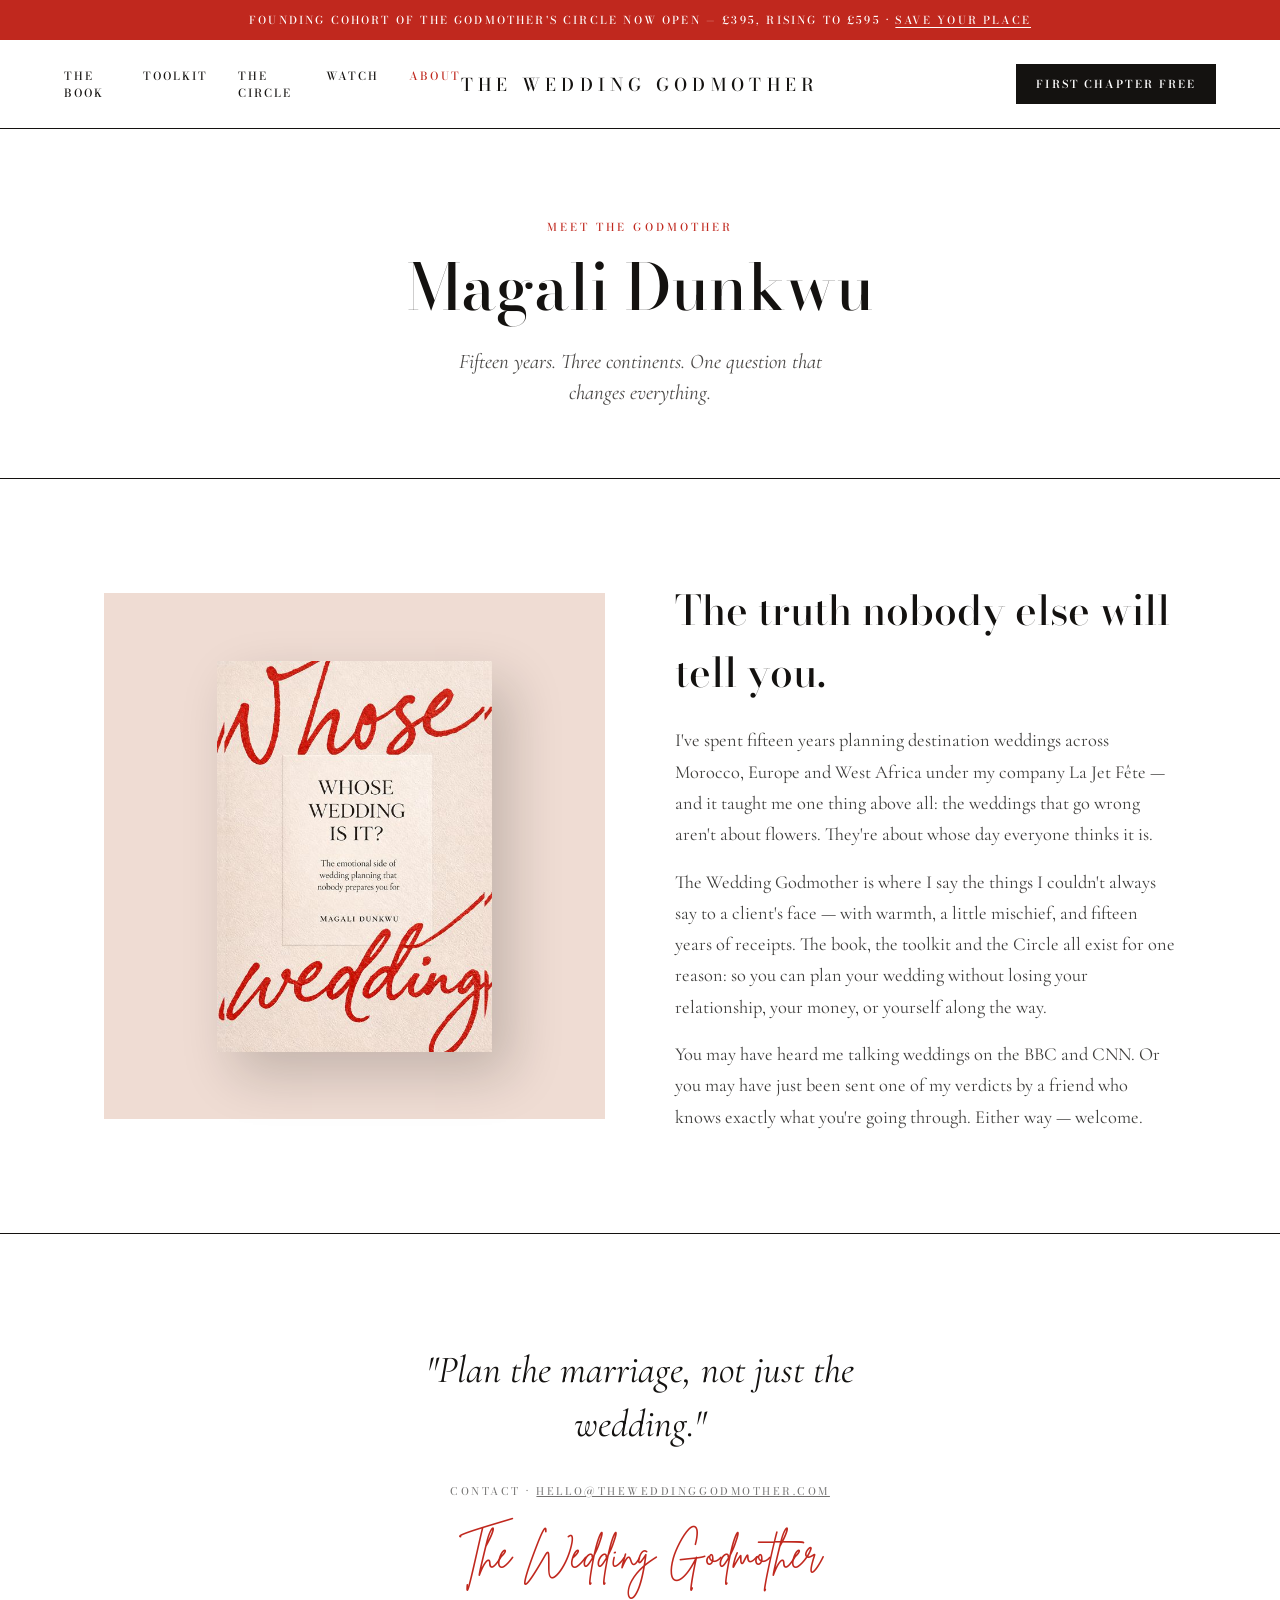
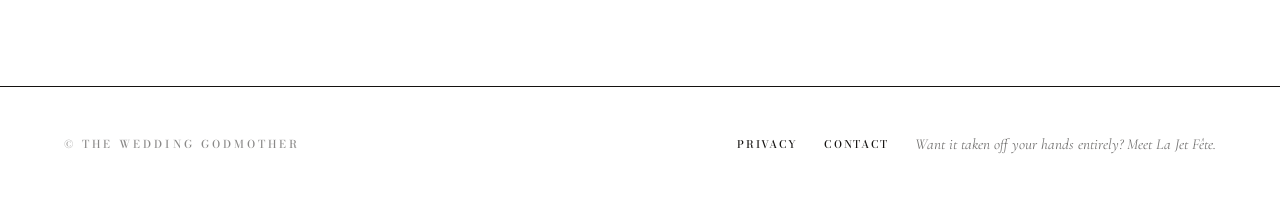
==== about/index.html @ 994d1e37 "Pre-podcast fixes: restore About page, privacy page, release date, Circle bookings copy, share previ" ====
<!DOCTYPE html>
<html lang="en">
<head>
<meta charset="UTF-8">
<meta name="viewport" content="width=device-width, initial-scale=1.0">
<title>Meet the Godmother — Magali Dunkwu | The Wedding Godmother</title>
<meta name="description" content="Fifteen years planning destination weddings across Morocco, Europe and West Africa. BBC and CNN wedding expert. Founder of La Jet Fête.">
<meta property="og:type" content="website">
<meta property="og:title" content="Meet the Godmother — Magali Dunkwu | The Wedding Godmother">
<meta property="og:description" content="Fifteen years planning destination weddings across Morocco, Europe and West Africa. BBC and CNN wedding expert. Founder of La Jet Fête.">
<meta property="og:url" content="https://weddinggodmother.co.uk/about/">
<meta property="og:image" content="https://weddinggodmother.co.uk/assets/cover-lg.jpg">
<meta name="twitter:card" content="summary_large_image">
<link rel="preconnect" href="https://fonts.googleapis.com"><link rel="preconnect" href="https://fonts.gstatic.com" crossorigin><link href="https://fonts.googleapis.com/css2?family=Bodoni+Moda:ital,opsz,wght@0,6..96,400;0,6..96,500;0,6..96,600;1,6..96,400&family=Cormorant+Garamond:ital,wght@0,300;0,400;0,500;1,400;1,500&display=swap" rel="stylesheet">
<link rel="stylesheet" href="/styles.css">
</head>
<body>
<div class="announce" data-content-block="announcement">
  <span data-content="announcement_text">Founding cohort of The Godmother's Circle now open — £395, rising to £595</span> ·
  <a href="/circle/" data-content="announcement_link_text">Save your place</a>
</div>
<nav>
  <button class="hamburger" aria-label="Menu" onclick="document.getElementById('mm').classList.toggle('open')"><span></span><span></span><span></span></button>
  <div class="nav-menu"><a href="/book/">The Book</a><a href="/toolkit/">Toolkit</a><a href="/circle/">The Circle</a><a href="/watch/">Watch</a><a href="/about/" class="active">About</a></div>
  <a class="nav-mark" href="/">The Wedding Godmother</a>
  <a class="nav-cta" href="/#capture">First chapter free</a>
</nav>
<div class="mobile-menu" id="mm"><a href="/book/">The Book</a><a href="/toolkit/">Toolkit</a><a href="/circle/">The Circle</a><a href="/watch/">Watch</a><a href="/about/" class="active">About</a></div>

<div class="page-head">
  <span class="label">Meet the Godmother</span>
  <h1>Magali Dunkwu</h1>
  <span class="sub">Fifteen years. Three continents. One question that changes everything.</span>
</div>

<div class="content-split">
  <div class="content-visual"><img src="/assets/cover-sm.jpg" alt="Whose Wedding Is It? book cover" loading="lazy"></div>
  <div>
    <h2>The truth nobody else will tell you.</h2>
    <p>I've spent fifteen years planning destination weddings across Morocco, Europe and West Africa under my company La Jet Fête — and it taught me one thing above all: the weddings that go wrong aren't about flowers. They're about whose day everyone thinks it is.</p>
    <p>The Wedding Godmother is where I say the things I couldn't always say to a client's face — with warmth, a little mischief, and fifteen years of receipts. The book, the toolkit and the Circle all exist for one reason: so you can plan your wedding without losing your relationship, your money, or yourself along the way.</p>
    <p>You may have heard me talking weddings on the BBC and CNN. Or you may have just been sent one of my verdicts by a friend who knows exactly what you're going through. Either way — welcome.</p>
  </div>
</div>

<section class="quote" style="border-top:1px solid var(--ink);">
  <blockquote>"Plan the marriage, not just the wedding."</blockquote>
  <span class="attr">Contact · <a href="mailto:hello@theweddinggodmother.com" data-content-email style="color:inherit;text-decoration:underline;">hello@theweddinggodmother.com</a></span>
  <span class="sig">The Wedding Godmother</span>
</section>
<footer>
  <span class="label">© The Wedding Godmother</span>
  <div class="footer-links">
    <a href="/privacy/">Privacy</a>
    <a href="/about/">Contact</a>
    <span class="footer-ljf">Want it taken off your hands entirely? Meet La Jet Fête.</span>
  </div>
</footer>
<script src="/js/site-content.js" defer></script>
</body>
</html>
---- styles.css ----
:root {
  --white: #FFFFFF;
  --paper: #F7F1EA;
  --blush: #EFDCD3;
  --ink: #141210;
  --red: #C0281E;
  --line: rgba(20, 18, 16, 0.12);
}

@font-face {
  font-family: 'Brittany Signature';
  src: url('/assets/BrittanySignature.woff2') format('woff2'),
       url('/assets/BrittanySignature.ttf') format('truetype');
  font-weight: 400;
  font-style: normal;
  font-display: swap;
}

* { margin: 0; padding: 0; box-sizing: border-box; }
html { scroll-behavior: smooth; }

body {
  background: var(--white);
  color: var(--ink);
  font-family: 'Cormorant Garamond', serif;
  font-size: 1.05rem;
  -webkit-font-smoothing: antialiased;
}

.label {
  font-family: 'Bodoni Moda', serif;
  text-transform: uppercase;
  letter-spacing: 0.28em;
  font-size: 0.68rem;
  font-weight: 500;
}

.script { font-family: 'Brittany Signature', cursive; color: var(--red); }

/* ANNOUNCEMENT BAR */
.announce {
  background: var(--red);
  color: var(--white);
  text-align: center;
  padding: 12px 5vw;
  font-family: 'Bodoni Moda', serif;
  font-size: 0.68rem;
  letter-spacing: 0.2em;
  text-transform: uppercase;
  font-weight: 500;
}

.announce a { color: var(--white); text-decoration: underline; text-underline-offset: 3px; }

/* NAV */
nav {
  display: grid;
  grid-template-columns: 1fr auto 1fr;
  align-items: center;
  padding: 24px 5vw;
  border-bottom: 1px solid var(--ink);
  background: var(--white);
  position: sticky;
  top: 0;
  z-index: 100;
}

.nav-menu { display: flex; gap: 30px; }

.nav-menu a {
  font-family: 'Bodoni Moda', serif;
  color: var(--ink);
  text-decoration: none;
  font-size: 0.7rem;
  font-weight: 500;
  letter-spacing: 0.18em;
  text-transform: uppercase;
}

.nav-menu a:hover, .nav-menu a.active { color: var(--red); }

.nav-mark {
  font-family: 'Bodoni Moda', serif;
  font-size: 1.1rem;
  letter-spacing: 0.3em;
  text-transform: uppercase;
  font-weight: 500;
  text-align: center;
  white-space: nowrap;
  color: var(--ink);
  text-decoration: none;
}

.nav-cta {
  justify-self: end;
  font-family: 'Bodoni Moda', serif;
  font-size: 0.68rem;
  font-weight: 600;
  letter-spacing: 0.18em;
  text-transform: uppercase;
  color: var(--white);
  background: var(--ink);
  text-decoration: none;
  padding: 12px 20px;
  transition: background 0.25s ease;
}

.nav-cta:hover { background: var(--red); }

.hamburger {
  display: none;
  background: none;
  border: none;
  cursor: pointer;
  padding: 8px;
  justify-self: start;
}

.hamburger span {
  display: block;
  width: 22px;
  height: 1.5px;
  background: var(--ink);
  margin: 5px 0;
}

.mobile-menu {
  display: none;
  border-bottom: 1px solid var(--ink);
  background: var(--white);
}

.mobile-menu.open { display: block; }

.mobile-menu a {
  display: block;
  padding: 18px 5vw;
  font-family: 'Bodoni Moda', serif;
  font-size: 0.75rem;
  letter-spacing: 0.2em;
  text-transform: uppercase;
  color: var(--ink);
  text-decoration: none;
  border-bottom: 1px solid var(--line);
}

@media (max-width: 900px) {
  .nav-menu { display: none; }
  .hamburger { display: block; }
  nav { grid-template-columns: auto 1fr auto; gap: 14px; }
  .nav-mark { font-size: 0.85rem; letter-spacing: 0.2em; }
  .nav-cta { font-size: 0.6rem; padding: 10px 14px; }
}

/* BUTTONS */
.btn-solid {
  display: inline-block;
  background: var(--ink);
  color: var(--white);
  text-decoration: none;
  font-family: 'Bodoni Moda', serif;
  font-size: 0.72rem;
  font-weight: 600;
  letter-spacing: 0.2em;
  text-transform: uppercase;
  padding: 19px 34px;
  border: none;
  cursor: pointer;
  transition: background 0.25s ease;
}

.btn-solid:hover { background: var(--red); }

.btn-ghost {
  display: inline-block;
  color: var(--ink);
  text-decoration: none;
  font-family: 'Bodoni Moda', serif;
  font-size: 0.72rem;
  font-weight: 600;
  letter-spacing: 0.2em;
  text-transform: uppercase;
  padding: 18px 30px;
  border: 1px solid var(--ink);
  transition: all 0.25s ease;
}

.btn-ghost:hover { border-color: var(--red); color: var(--red); }

/* HERO (homepage) */
.hero {
  display: grid;
  grid-template-columns: 1fr 1fr;
  min-height: 88vh;
  padding: 5vh 5vw 9vh;
  gap: 50px;
  align-items: end;
}

@media (max-width: 900px) {
  .hero { grid-template-columns: 1fr; align-items: start; padding-top: 7vh; min-height: unset; }
  .hero-visual { order: -1; }
}

.hero-copy { padding-bottom: 4vh; }

h1.hero-title {
  font-family: 'Bodoni Moda', serif;
  font-weight: 500;
  font-size: clamp(2.7rem, 5.6vw, 5.2rem);
  line-height: 1.06;
}

.hero-benefit {
  display: block;
  margin-top: 26px;
  max-width: 38ch;
  font-style: italic;
  font-size: 1.4rem;
  line-height: 1.5;
  color: rgba(20,18,16,0.8);
}

.hero-cta-row {
  display: flex;
  align-items: center;
  gap: 22px;
  margin-top: 44px;
  flex-wrap: wrap;
}

.hero-micro {
  display: block;
  margin-top: 20px;
  font-family: 'Bodoni Moda', serif;
  font-size: 0.66rem;
  letter-spacing: 0.14em;
  text-transform: uppercase;
  color: rgba(20,18,16,0.55);
}

.hero-visual { position: relative; display: flex; justify-content: center; align-items: center; }

.colour-block {
  background: var(--blush);
  width: 100%;
  aspect-ratio: 1/1.02;
  display: flex;
  justify-content: center;
  align-items: center;
  position: relative;
}

.book-cover { width: 52%; box-shadow: 22px 26px 60px rgba(20,18,16,0.22); }
.book-cover img { width: 100%; display: block; }

.book-flat {
  position: absolute;
  width: 26%;
  left: -8%;
  bottom: 12%;
  box-shadow: 12px 14px 34px rgba(20,18,16,0.16);
  background: var(--white);
}

.book-flat img { width: 100%; display: block; }

@media (max-width: 900px) { .book-flat { display: none; } }

/* PROOF STRIP */
.proof {
  border-top: 1px solid var(--ink);
  display: grid;
  grid-template-columns: repeat(4, 1fr);
}

@media (max-width: 800px) { .proof { grid-template-columns: 1fr 1fr; } }

.proof-item {
  padding: 36px 30px;
  border-right: 1px solid var(--line);
  text-align: center;
}

.proof-item:last-child { border-right: none; }
@media (max-width: 800px) { .proof-item:nth-child(2) { border-right: none; } .proof-item:nth-child(1), .proof-item:nth-child(2) { border-bottom: 1px solid var(--line); } }

.proof-item .big {
  font-family: 'Bodoni Moda', serif;
  font-size: 1.9rem;
  font-weight: 500;
  display: block;
  margin-bottom: 6px;
}

.proof-item .small {
  font-family: 'Bodoni Moda', serif;
  font-size: 0.62rem;
  letter-spacing: 0.22em;
  text-transform: uppercase;
  color: rgba(20,18,16,0.6);
}

/* PROBLEM */
.problem {
  border-top: 1px solid var(--ink);
  padding: 120px 5vw;
  text-align: center;
  background: var(--paper);
}

.problem .label { color: var(--red); display: block; margin-bottom: 22px; }

.problem h2 {
  font-family: 'Bodoni Moda', serif;
  font-weight: 500;
  font-size: clamp(2rem, 3.8vw, 3.2rem);
  max-width: 22ch;
  margin: 0 auto 50px;
}

.problem-lines { max-width: 560px; margin: 0 auto; }

.problem-lines p {
  font-style: italic;
  font-size: 1.35rem;
  line-height: 1.5;
  padding: 22px 0;
  border-bottom: 1px solid var(--line);
  color: rgba(20,18,16,0.85);
}

.problem-lines p:last-child { border-bottom: none; }

.problem .resolve {
  margin-top: 44px;
  font-size: 1.2rem;
  max-width: 46ch;
  margin-left: auto;
  margin-right: auto;
  line-height: 1.6;
}

.problem .resolve-label {
  display: block;
  font-family: 'Bodoni Moda', serif;
  font-size: 0.72rem;
  letter-spacing: 0.28em;
  text-transform: uppercase;
  color: var(--red);
  margin-top: 20px;
}

/* DOORS */
.doors-wrap { border-top: 1px solid var(--ink); padding: 110px 5vw; }

.doors-head { text-align: center; margin-bottom: 60px; }
.doors-head .label { display: block; margin-bottom: 16px; color: rgba(20,18,16,0.55); }
.doors-head h2 {
  font-family: 'Bodoni Moda', serif;
  font-weight: 500;
  font-size: clamp(1.9rem, 3.4vw, 2.9rem);
}

.doors {
  display: grid;
  grid-template-columns: repeat(4, 1fr);
  border: 1px solid var(--ink);
}

@media (max-width: 900px) { .doors { grid-template-columns: 1fr 1fr; } }
@media (max-width: 560px) { .doors { grid-template-columns: 1fr; } }

.door {
  padding: 52px 32px 46px;
  border-right: 1px solid var(--line);
  text-decoration: none;
  color: var(--ink);
  display: flex;
  flex-direction: column;
  min-height: 360px;
  transition: background 0.3s ease;
  position: relative;
}

.door:last-child { border-right: none; }
@media (max-width: 900px) { .door { border-bottom: 1px solid var(--line); } }
.door:hover { background: var(--paper); }

.door.featured { background: var(--ink); color: var(--white); }
.door.featured:hover { background: #241F1B; }
.door.featured .door-verb { color: var(--blush); }
.door.featured p { color: rgba(255,255,255,0.85); }

.door .badge {
  position: absolute;
  top: -13px;
  left: 50%;
  transform: translateX(-50%);
  background: var(--red);
  color: var(--white);
  font-family: 'Bodoni Moda', serif;
  font-size: 0.58rem;
  letter-spacing: 0.2em;
  text-transform: uppercase;
  padding: 7px 14px;
  white-space: nowrap;
}

.door .door-verb {
  font-family: 'Bodoni Moda', serif;
  font-size: 0.66rem;
  letter-spacing: 0.3em;
  text-transform: uppercase;
  color: var(--red);
  margin-bottom: 18px;
}

.door h3 {
  font-family: 'Bodoni Moda', serif;
  font-weight: 500;
  font-size: 1.55rem;
  margin-bottom: 14px;
}

.door p { font-size: 1.02rem; line-height: 1.55; color: rgba(20,18,16,0.78); flex-grow: 1; }

.door .door-price { font-family: 'Bodoni Moda', serif; font-size: 0.95rem; margin-top: 20px; }
.door .door-price s { opacity: 0.5; margin-left: 8px; font-size: 0.8rem; }

.door .door-cta {
  margin-top: 14px;
  font-family: 'Bodoni Moda', serif;
  font-size: 0.64rem;
  font-weight: 600;
  letter-spacing: 0.2em;
  text-transform: uppercase;
}

.door:hover .door-cta { color: var(--red); }
.door.featured:hover .door-cta { color: var(--blush); }

/* WATCH */
section.watch { border-top: 1px solid var(--ink); padding: 120px 5vw; }

.watch-head {
  display: flex;
  justify-content: space-between;
  align-items: flex-end;
  gap: 30px;
  flex-wrap: wrap;
  margin-bottom: 64px;
}

.watch-head h2 {
  font-family: 'Bodoni Moda', serif;
  font-weight: 500;
  font-size: clamp(2.1rem, 3.8vw, 3.2rem);
}

.watch-head p { max-width: 36ch; font-size: 1.1rem; line-height: 1.6; color: rgba(20,18,16,0.78); }

.episodes { display: grid; grid-template-columns: repeat(3, 1fr); gap: 40px; }
@media (max-width: 900px) { .episodes { grid-template-columns: 1fr; } }

.episode { text-decoration: none; color: var(--ink); }

.episode-frame {
  aspect-ratio: 4/5;
  background: var(--paper);
  display: flex;
  align-items: center;
  justify-content: center;
  margin-bottom: 20px;
  position: relative;
  transition: background 0.3s ease;
}

.episode:hover .episode-frame { background: var(--blush); }

.episode-frame .play {
  width: 58px; height: 58px;
  border: 1px solid var(--ink);
  border-radius: 50%;
  display: flex;
  align-items: center;
  justify-content: center;
  font-size: 0.7rem;
}

.episode-frame .ep-tag {
  position: absolute;
  top: 18px; left: 18px;
  font-family: 'Bodoni Moda', serif;
  font-size: 0.6rem;
  letter-spacing: 0.22em;
  text-transform: uppercase;
  font-weight: 600;
  color: rgba(20,18,16,0.55);
}

.episode h3 {
  font-family: 'Bodoni Moda', serif;
  font-weight: 500;
  font-size: 1.4rem;
  margin-bottom: 10px;
}

.episode .verdict {
  font-style: italic;
  font-size: 1.15rem;
  color: var(--red);
  line-height: 1.4;
  display: block;
}

.episode .ep-link {
  display: inline-block;
  margin-top: 12px;
  font-family: 'Bodoni Moda', serif;
  font-size: 0.6rem;
  letter-spacing: 0.18em;
  text-transform: uppercase;
  color: rgba(20,18,16,0.6);
}

/* QUOTE */
.quote { border-top: 1px solid var(--ink); padding: 110px 5vw; text-align: center; }

.quote blockquote {
  font-style: italic;
  font-weight: 400;
  font-size: clamp(1.6rem, 3vw, 2.4rem);
  line-height: 1.4;
  max-width: 26ch;
  margin: 0 auto 28px;
}

.quote .attr {
  font-family: 'Bodoni Moda', serif;
  font-size: 0.66rem;
  letter-spacing: 0.24em;
  text-transform: uppercase;
  color: rgba(20,18,16,0.6);
}

.quote .sig {
  display: block;
  font-family: 'Brittany Signature', cursive;
  font-size: 2.6rem;
  color: var(--red);
  margin-top: 34px;
  line-height: 1;
}

/* CAPTURE */
section.capture { border-top: 1px solid var(--ink); background: var(--paper); padding: 120px 5vw; }

.capture-grid {
  display: grid;
  grid-template-columns: 1fr 1fr;
  gap: 70px;
  max-width: 1100px;
  margin: 0 auto;
  align-items: center;
}

@media (max-width: 900px) { .capture-grid { grid-template-columns: 1fr; } }

.capture h2 {
  font-family: 'Bodoni Moda', serif;
  font-weight: 500;
  font-size: clamp(2rem, 3.8vw, 3.2rem);
  margin-bottom: 20px;
}

.capture .lead { font-size: 1.15rem; line-height: 1.65; color: rgba(20,18,16,0.8); margin-bottom: 34px; }

.capture-includes { list-style: none; margin-bottom: 38px; }

.capture-includes li {
  padding: 13px 0;
  border-bottom: 1px solid var(--line);
  font-size: 1.08rem;
  display: flex;
  gap: 14px;
  align-items: baseline;
}

.capture-includes li::before { content: '—'; color: var(--red); font-family: 'Bodoni Moda', serif; }

.capture-form { display: flex; border: 1px solid var(--ink); background: var(--white); max-width: 460px; }

.capture-form input {
  flex-grow: 1;
  border: none;
  background: transparent;
  padding: 18px 20px;
  font-family: 'Cormorant Garamond', serif;
  font-size: 1.05rem;
  color: var(--ink);
  min-width: 0;
}

.capture-form input:focus { outline: 2px solid var(--red); outline-offset: -2px; }

.capture-form button {
  border: none;
  background: var(--ink);
  color: var(--white);
  padding: 0 28px;
  font-family: 'Bodoni Moda', serif;
  font-size: 0.66rem;
  font-weight: 600;
  letter-spacing: 0.18em;
  text-transform: uppercase;
  cursor: pointer;
  transition: background 0.25s ease;
  white-space: nowrap;
}

.capture-form button:hover { background: var(--red); }

.capture-micro {
  margin-top: 16px;
  font-family: 'Bodoni Moda', serif;
  letter-spacing: 0.1em;
  font-size: 0.62rem;
  text-transform: uppercase;
  color: rgba(20,18,16,0.55);
}

.capture-visual {
  background: var(--blush);
  aspect-ratio: 1/1.05;
  display: flex;
  justify-content: center;
  align-items: center;
}

.capture-visual img { width: 55%; box-shadow: 18px 22px 50px rgba(20,18,16,0.2); }

/* PAGE HEADERS (inner pages) */
.page-head {
  padding: 90px 5vw 70px;
  text-align: center;
  border-bottom: 1px solid var(--ink);
}

.page-head .label { color: var(--red); display: block; margin-bottom: 18px; }

.page-head h1 {
  font-family: 'Bodoni Moda', serif;
  font-weight: 500;
  font-size: clamp(2.4rem, 5vw, 4.2rem);
  line-height: 1.08;
  max-width: 18ch;
  margin: 0 auto;
}

.page-head .sub {
  display: block;
  margin: 24px auto 0;
  max-width: 44ch;
  font-style: italic;
  font-size: 1.3rem;
  line-height: 1.5;
  color: rgba(20,18,16,0.78);
}

/* GENERIC CONTENT SECTIONS */
.content-split {
  display: grid;
  grid-template-columns: 1fr 1fr;
  gap: 70px;
  padding: 100px 5vw;
  align-items: center;
  max-width: 1200px;
  margin: 0 auto;
}

@media (max-width: 900px) { .content-split { grid-template-columns: 1fr; gap: 44px; } }

.content-split h2 {
  font-family: 'Bodoni Moda', serif;
  font-weight: 500;
  font-size: clamp(1.8rem, 3.2vw, 2.6rem);
  margin-bottom: 22px;
}

.content-split p { font-size: 1.15rem; line-height: 1.7; color: rgba(20,18,16,0.82); }
.content-split p + p { margin-top: 16px; }

.content-visual {
  background: var(--blush);
  aspect-ratio: 1/1.05;
  display: flex;
  justify-content: center;
  align-items: center;
}

.content-visual img { width: 55%; box-shadow: 18px 22px 50px rgba(20,18,16,0.2); }

/* LIST BLOCKS (toolkit worksheets, circle weeks) */
.list-block { padding: 100px 5vw; border-top: 1px solid var(--ink); max-width: 900px; margin: 0 auto; }

.list-block > .label { display: block; text-align: center; color: rgba(20,18,16,0.55); margin-bottom: 16px; }

.list-block h2 {
  font-family: 'Bodoni Moda', serif;
  font-weight: 500;
  font-size: clamp(1.9rem, 3.4vw, 2.8rem);
  text-align: center;
  margin-bottom: 56px;
}

.item-row {
  display: grid;
  grid-template-columns: auto 1fr;
  gap: 30px;
  padding: 30px 0;
  border-bottom: 1px solid var(--line);
  align-items: baseline;
}

.item-row .num {
  font-family: 'Bodoni Moda', serif;
  font-size: 0.7rem;
  letter-spacing: 0.24em;
  color: var(--red);
}

.item-row h3 {
  font-family: 'Bodoni Moda', serif;
  font-weight: 500;
  font-size: 1.35rem;
  margin-bottom: 8px;
}

.item-row p { font-size: 1.08rem; line-height: 1.6; color: rgba(20,18,16,0.78); }

/* CTA BAND */
.cta-band {
  border-top: 1px solid var(--ink);
  background: var(--ink);
  color: var(--white);
  text-align: center;
  padding: 90px 5vw;
}

.cta-band h2 {
  font-family: 'Bodoni Moda', serif;
  font-weight: 500;
  font-size: clamp(1.8rem, 3.4vw, 2.8rem);
  margin-bottom: 14px;
}

.cta-band p { font-size: 1.15rem; color: rgba(255,255,255,0.8); margin-bottom: 36px; }

.cta-band .btn-solid { background: var(--white); color: var(--ink); }
.cta-band .btn-solid:hover { background: var(--red); color: var(--white); }

/* FOOTER */
footer {
  border-top: 1px solid var(--ink);
  padding: 48px 5vw;
  display: flex;
  justify-content: space-between;
  align-items: center;
  flex-wrap: wrap;
  gap: 20px;
}

footer .label { color: rgba(20,18,16,0.5); }

.footer-links { display: flex; gap: 26px; align-items: center; flex-wrap: wrap; }

.footer-links a {
  font-family: 'Bodoni Moda', serif;
  font-size: 0.66rem;
  font-weight: 500;
  color: var(--ink);
  text-decoration: none;
  letter-spacing: 0.16em;
  text-transform: uppercase;
}

.footer-ljf { font-style: italic; font-size: 0.95rem; color: rgba(20,18,16,0.6); }

@media (prefers-reduced-motion: reduce) {
  * { transition: none !important; scroll-behavior: auto !important; }
}

/* Anchor scroll offset so sticky nav never covers the jump target */
#capture, #doors, #watch, #book, #waitlist {
  scroll-margin-top: 90px;
}

@media (max-width: 900px) {
  #capture, #doors, #watch, #book, #waitlist {
    scroll-margin-top: 70px;
  }
}

/* Mobile fit: stop the page being wider than a phone screen */
.capture-form input { min-width: 0; }
@media (max-width: 900px) {
  nav { grid-template-columns: auto minmax(0, 1fr) auto; }
  .nav-mark { min-width: 0; white-space: normal; line-height: 1.4; text-align: center; }
  .capture-form { max-width: 100%; }
  .capture-btn { padding-left: 16px; padding-right: 16px; white-space: nowrap; }
  [class*="capture"] > div, .content-split > div { min-width: 0; }
}
@media (max-width: 420px) {
  .nav-mark { font-size: 0.72rem; letter-spacing: 0.12em; }
  .nav-cta { padding: 9px 10px; letter-spacing: 0.1em; }
}
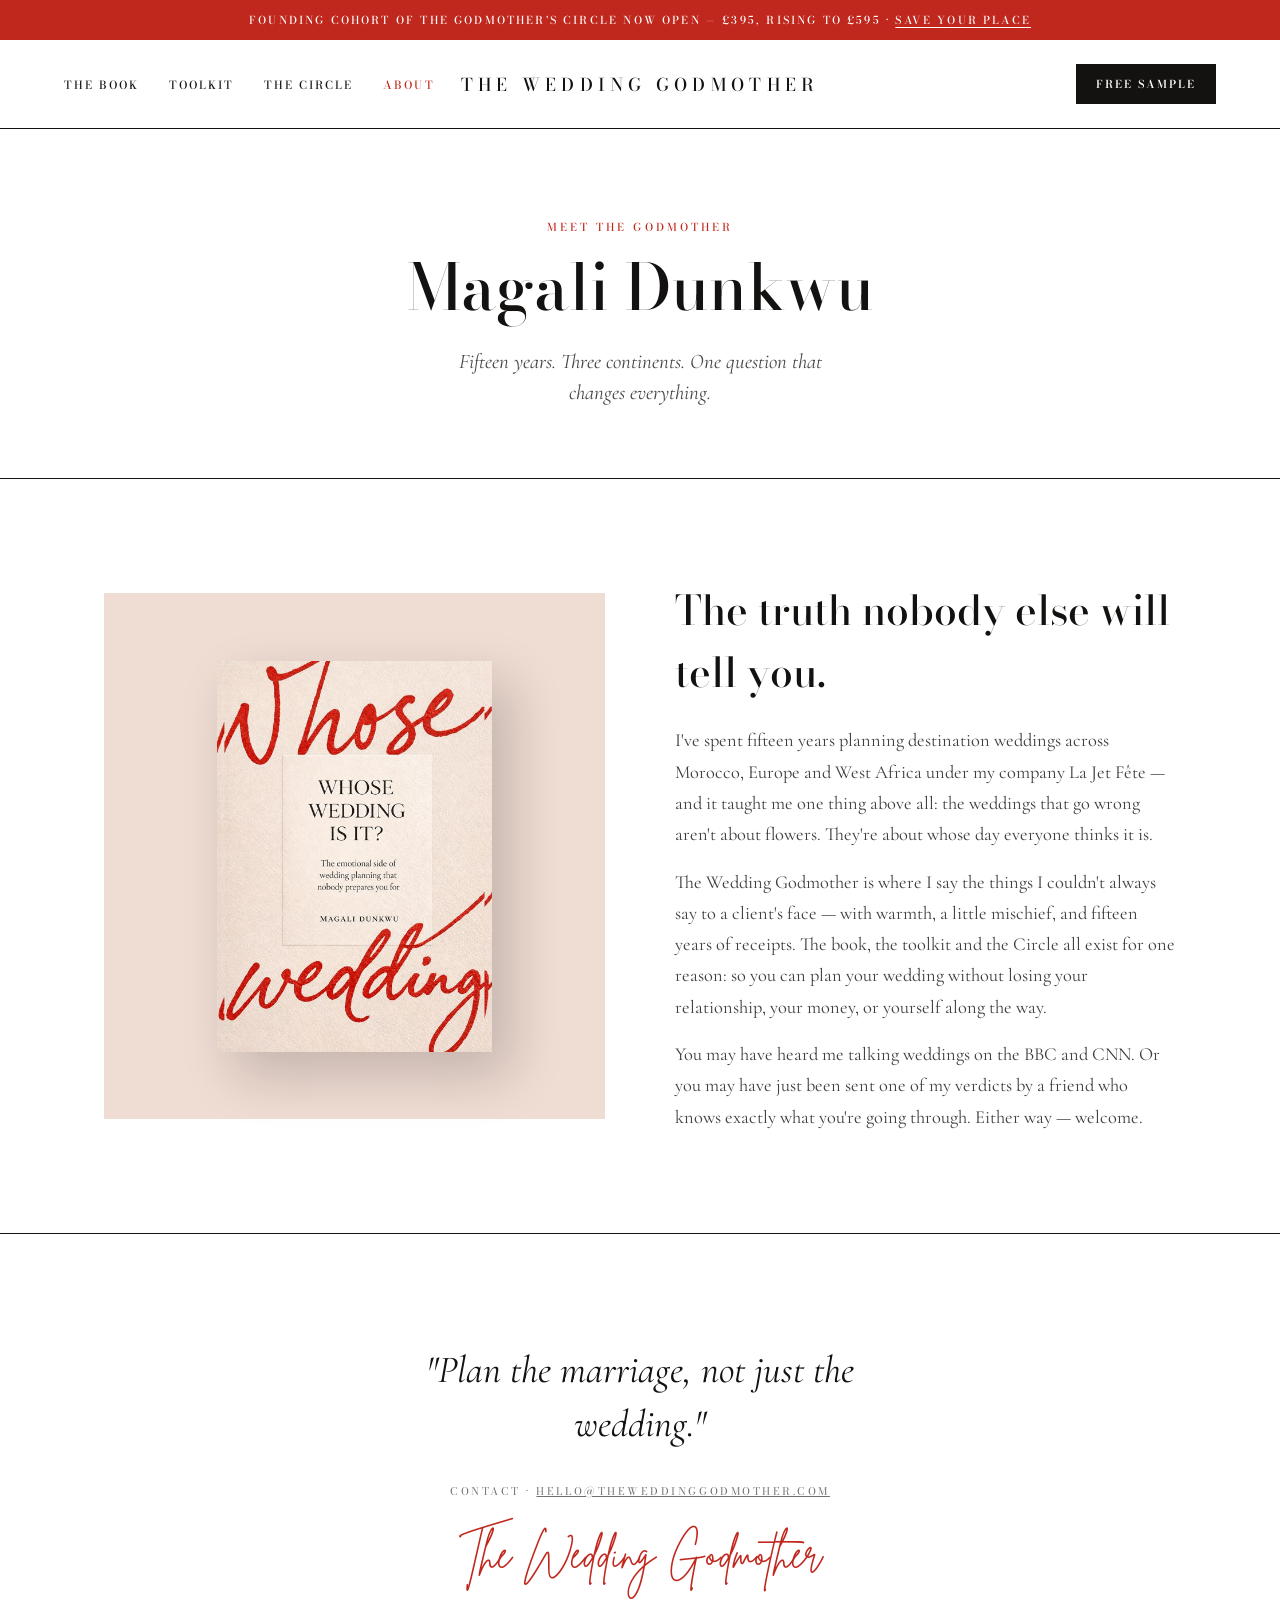
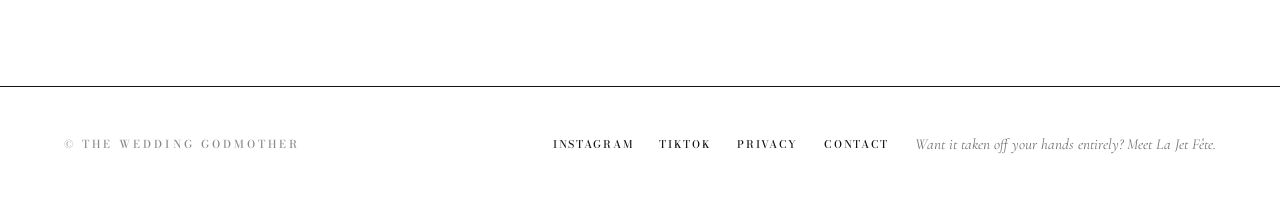
==== commit d66978c0: "Remove Tales from the Aisle for now, add @wedgodmother Instagram and TikTok, free sample wording Co-" ====
--- a/about/index.html
+++ b/about/index.html
@@ -21,11 +21,11 @@
 </div>
 <nav>
   <button class="hamburger" aria-label="Menu" onclick="document.getElementById('mm').classList.toggle('open')"><span></span><span></span><span></span></button>
-  <div class="nav-menu"><a href="/book/">The Book</a><a href="/toolkit/">Toolkit</a><a href="/circle/">The Circle</a><a href="/watch/">Watch</a><a href="/about/" class="active">About</a></div>
+  <div class="nav-menu"><a href="/book/">The Book</a><a href="/toolkit/">Toolkit</a><a href="/circle/">The Circle</a><a href="/about/" class="active">About</a></div>
   <a class="nav-mark" href="/">The Wedding Godmother</a>
-  <a class="nav-cta" href="/#capture">First chapter free</a>
+  <a class="nav-cta" href="/#capture">Free sample</a>
 </nav>
-<div class="mobile-menu" id="mm"><a href="/book/">The Book</a><a href="/toolkit/">Toolkit</a><a href="/circle/">The Circle</a><a href="/watch/">Watch</a><a href="/about/" class="active">About</a></div>
+<div class="mobile-menu" id="mm"><a href="/book/">The Book</a><a href="/toolkit/">Toolkit</a><a href="/circle/">The Circle</a><a href="/about/" class="active">About</a></div>
 
 <div class="page-head">
   <span class="label">Meet the Godmother</span>
@@ -51,6 +51,8 @@
 <footer>
   <span class="label">© The Wedding Godmother</span>
   <div class="footer-links">
+    <a href="https://www.instagram.com/wedgodmother/" target="_blank" rel="noopener">Instagram</a>
+    <a href="https://www.tiktok.com/@wedgodmother" target="_blank" rel="noopener">TikTok</a>
     <a href="/privacy/">Privacy</a>
     <a href="/about/">Contact</a>
     <span class="footer-ljf">Want it taken off your hands entirely? Meet La Jet Fête.</span>
--- a/styles.css
+++ b/styles.css
@@ -364,11 +364,11 @@
 
 .doors {
   display: grid;
-  grid-template-columns: repeat(4, 1fr);
+  grid-template-columns: repeat(3, 1fr);
   border: 1px solid var(--ink);
 }
 
-@media (max-width: 900px) { .doors { grid-template-columns: 1fr 1fr; } }
+@media (max-width: 900px) { .doors { grid-template-columns: 1fr; } }
 @media (max-width: 560px) { .doors { grid-template-columns: 1fr; } }
 
 .door {
